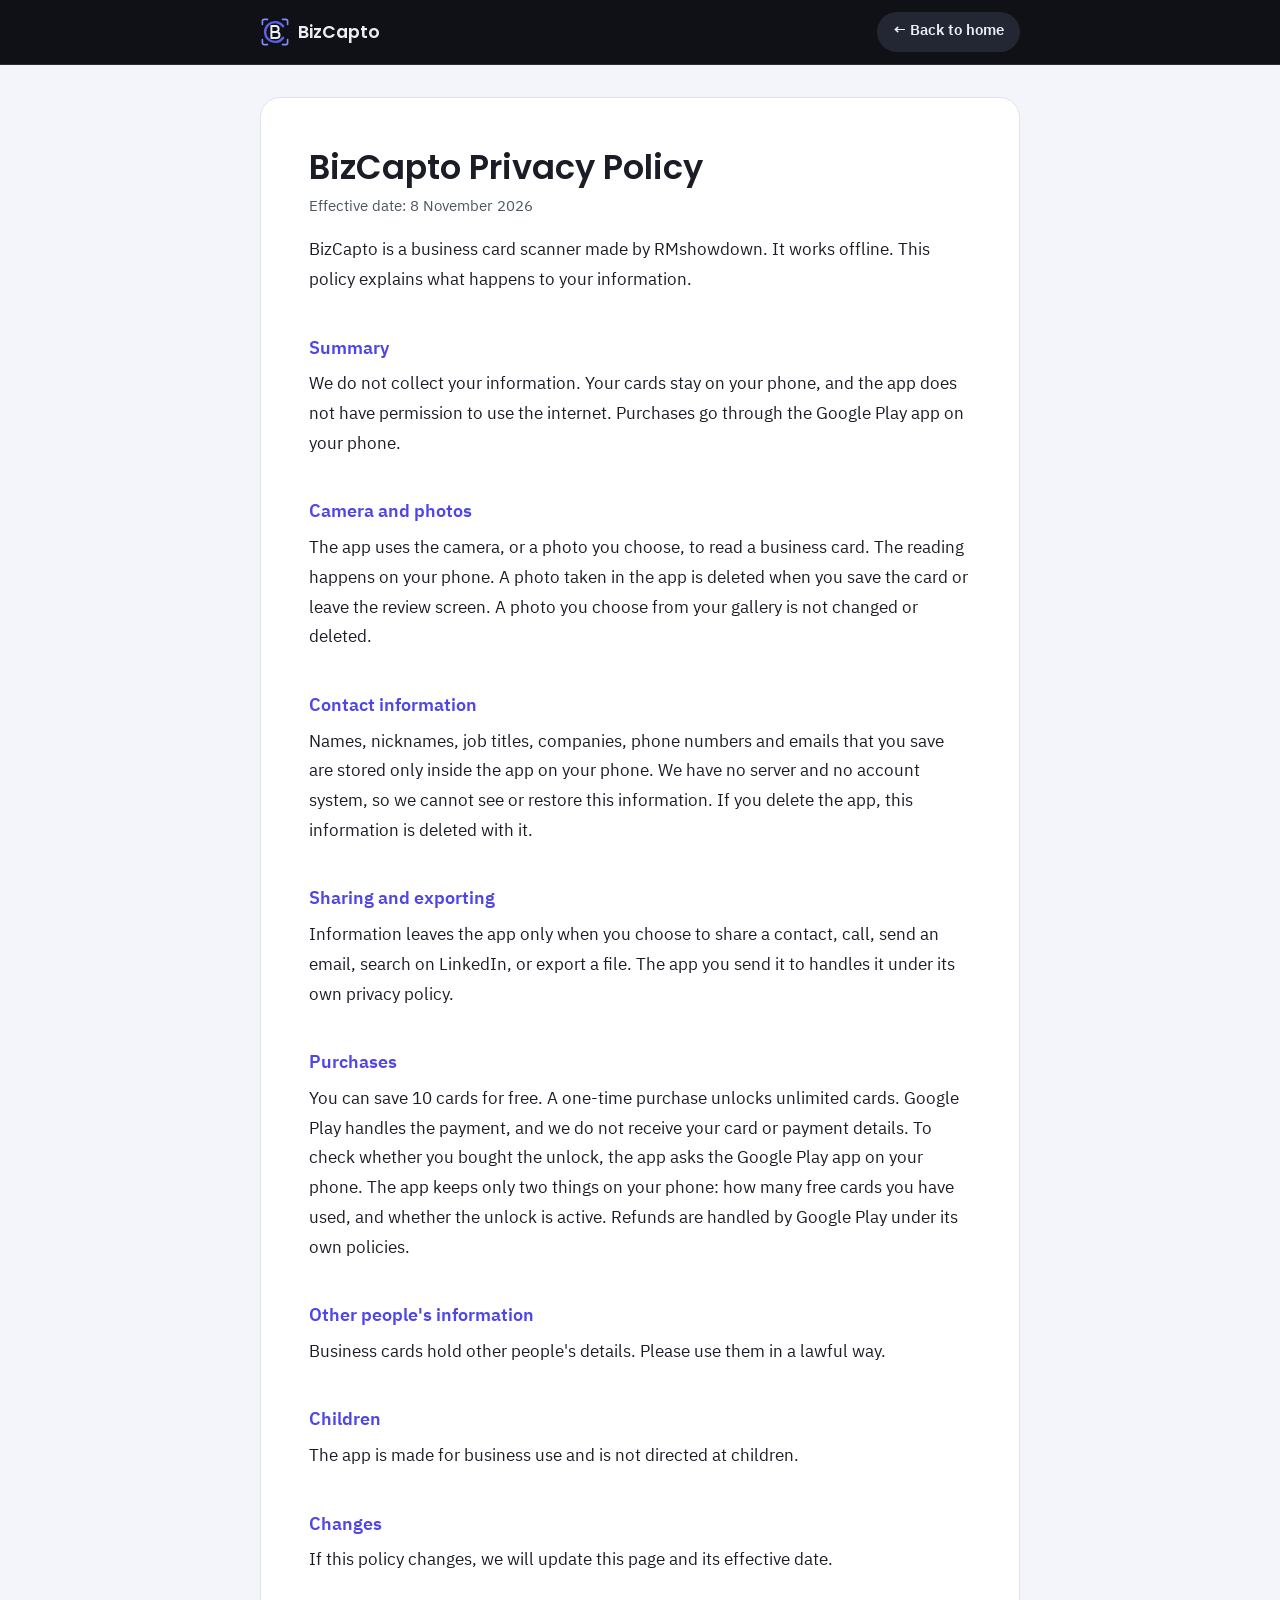
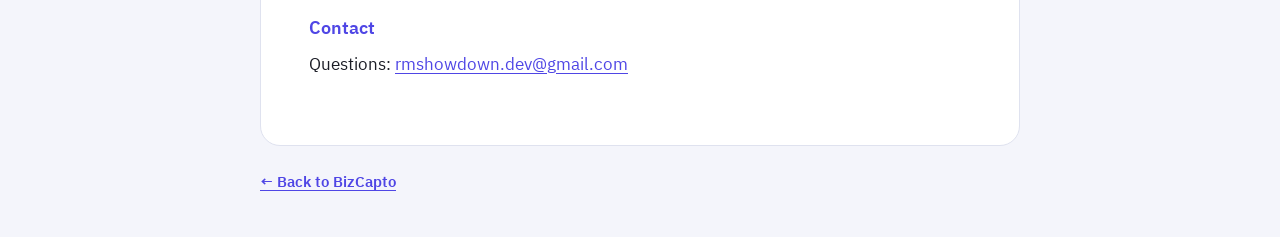
==== privacy.html @ 2418a036 "docs(privacy): describe the one-time unlock purchase Co-Authored-By: Claude Opus 5.5 <noreply@anthro" ====
<!DOCTYPE html>
<html lang="en">
<head>
<meta charset="utf-8">
<meta name="viewport" content="width=device-width, initial-scale=1">
<title>BizCapto Privacy Policy</title>
<meta name="theme-color" content="#0f1117">
<link rel="icon" href="data:image/svg+xml,%3Csvg xmlns='http://www.w3.org/2000/svg' viewBox='0 0 100 100'%3E%3Crect width='100' height='100' rx='22' fill='%230f1117'/%3E%3Cg fill='none' stroke-linecap='round' stroke-linejoin='round' transform='translate(11 11) scale(.78)'%3E%3Cpath d='M77 31A33 33 0 1 0 77 69' stroke='%235b5fea' stroke-width='8'/%3E%3Cpath d='M8 25V14a6 6 0 0 1 6-6h11M75 8h11a6 6 0 0 1 6 6v11M92 75v11a6 6 0 0 1-6 6H75M25 92H14a6 6 0 0 1-6-6V75' stroke='%23818cf8' stroke-width='5.5'/%3E%3Cpath d='M38 30v40h17a10 10 0 0 0 0-20H38m0 0h14a10 10 0 0 0 0-20H38' stroke='%23eceef5' stroke-width='6.5'/%3E%3C/g%3E%3C/svg%3E">
<link rel="preconnect" href="https://fonts.googleapis.com">
<link rel="preconnect" href="https://fonts.gstatic.com" crossorigin>
<link rel="stylesheet" href="https://fonts.googleapis.com/css2?family=IBM+Plex+Sans+Thai:wght@400;500;600&family=Poppins:wght@600&display=swap">
<style>
  /* สีตามชุด Midnight Indigo เหมือนหน้าหลัก */
  :root { --bg: #0f1117; --text: #eceef5; --muted: #a0a6b8; --indigo: #818cf8; --indigo-ink: #4f46e5; --paper: #f4f5fb; --line: #dfe2ef; --ink: #1b1d26; --ink-muted: #4b5563; }
  * { box-sizing: border-box; }
  html { scroll-behavior: smooth; }
  body { margin: 0; background: var(--paper); color: var(--ink); font: 400 1.0625rem/1.75 "IBM Plex Sans Thai", "Noto Sans Thai", "Leelawadee UI", system-ui, sans-serif; }
  a { color: var(--indigo-ink); text-underline-offset: 3px; }
  :focus-visible { outline: 3px solid #fbbf24; outline-offset: 3px; border-radius: 6px; }
  .bar { position: sticky; top: 0; z-index: 10; background: var(--bg); border-bottom: 1px solid #2a2e3b; }
  .bar-in { width: min(760px, 100% - 32px); height: 64px; margin: 0 auto; display: flex; align-items: center; justify-content: space-between; gap: 1rem; }
  .brand { display: inline-flex; align-items: center; gap: .5rem; color: var(--text); text-decoration: none; font: 600 1.1rem "Poppins", sans-serif; }
  .brand svg { width: 30px; height: 30px; flex: none; }
  .back { min-height: 40px; display: grid; place-items: center; padding: 0 1rem; border-radius: 999px; background: #232734; color: var(--text); font-size: .92rem; font-weight: 600; text-decoration: none; }
  .back:hover { background: var(--indigo); color: var(--bg); }
  main { width: min(760px, 100% - 32px); margin: 2rem auto 0; padding: clamp(1.5rem, 5vw, 3rem); background: #fff; border: 1px solid var(--line); border-radius: 20px; }
  h1 { margin: 0 0 .3rem; font: 600 clamp(1.6rem, 4vw, 2.1rem)/1.3 "Poppins", "Prompt", sans-serif; color: var(--ink); }
  h1 + p { margin-top: 0; color: var(--ink-muted); font-size: .95rem; }
  h2 { margin: 2em 0 .3em; font-size: 1.15rem; font-weight: 600; color: var(--indigo-ink); }
  p { margin: 0 0 1em; }
  footer { width: min(760px, 100% - 32px); margin: 0 auto; padding: 1.5rem 0 2.5rem; display: flex; flex-wrap: wrap; gap: .5rem 1.5rem; color: var(--ink-muted); font-size: .95rem; }
  footer a { font-weight: 600; }
</style>
</head>
<body>
<header class="bar">
  <div class="bar-in">
    <a class="brand" href="index.html" aria-label="BizCapto home">
      <svg viewBox="0 0 100 100" aria-hidden="true"><g fill="none" stroke-linecap="round" stroke-linejoin="round"><path d="M77 31A33 33 0 1 0 77 69" stroke="#5b5fea" stroke-width="8"/><path d="M8 25V14a6 6 0 0 1 6-6h11M75 8h11a6 6 0 0 1 6 6v11M92 75v11a6 6 0 0 1-6 6H75M25 92H14a6 6 0 0 1-6-6V75" stroke="#818cf8" stroke-width="5.5"/><path d="M38 30v40h17a10 10 0 0 0 0-20H38m0 0h14a10 10 0 0 0 0-20H38" stroke="#eceef5" stroke-width="6.5"/></g></svg>
      BizCapto
    </a>
    <a class="back" href="index.html">← Back to home</a>
  </div>
</header>

<main>
<h1>BizCapto Privacy Policy</h1>
<p>Effective date: 8 November 2026</p>
<p>BizCapto is a business card scanner made by RMshowdown. It works offline. This policy explains what happens to your information.</p>

<h2>Summary</h2>
<p>We do not collect your information. Your cards stay on your phone, and the app does not have permission to use the internet. Purchases go through the Google Play app on your phone.</p>

<h2>Camera and photos</h2>
<p>The app uses the camera, or a photo you choose, to read a business card. The reading happens on your phone. A photo taken in the app is deleted when you save the card or leave the review screen. A photo you choose from your gallery is not changed or deleted.</p>

<h2>Contact information</h2>
<p>Names, nicknames, job titles, companies, phone numbers and emails that you save are stored only inside the app on your phone. We have no server and no account system, so we cannot see or restore this information. If you delete the app, this information is deleted with it.</p>

<h2>Sharing and exporting</h2>
<p>Information leaves the app only when you choose to share a contact, call, send an email, search on LinkedIn, or export a file. The app you send it to handles it under its own privacy policy.</p>

<h2>Purchases</h2>
<p>You can save 10 cards for free. A one-time purchase unlocks unlimited cards. Google Play handles the payment, and we do not receive your card or payment details. To check whether you bought the unlock, the app asks the Google Play app on your phone. The app keeps only two things on your phone: how many free cards you have used, and whether the unlock is active. Refunds are handled by Google Play under its own policies.</p>

<h2>Other people's information</h2>
<p>Business cards hold other people's details. Please use them in a lawful way.</p>

<h2>Children</h2>
<p>The app is made for business use and is not directed at children.</p>

<h2>Changes</h2>
<p>If this policy changes, we will update this page and its effective date.</p>

<h2>Contact</h2>
<p>Questions: <a href="mailto:rmshowdown.dev@gmail.com">rmshowdown.dev@gmail.com</a></p>

</main>

<footer>
  <a href="index.html">← Back to BizCapto</a>
</footer>
</body>
</html>
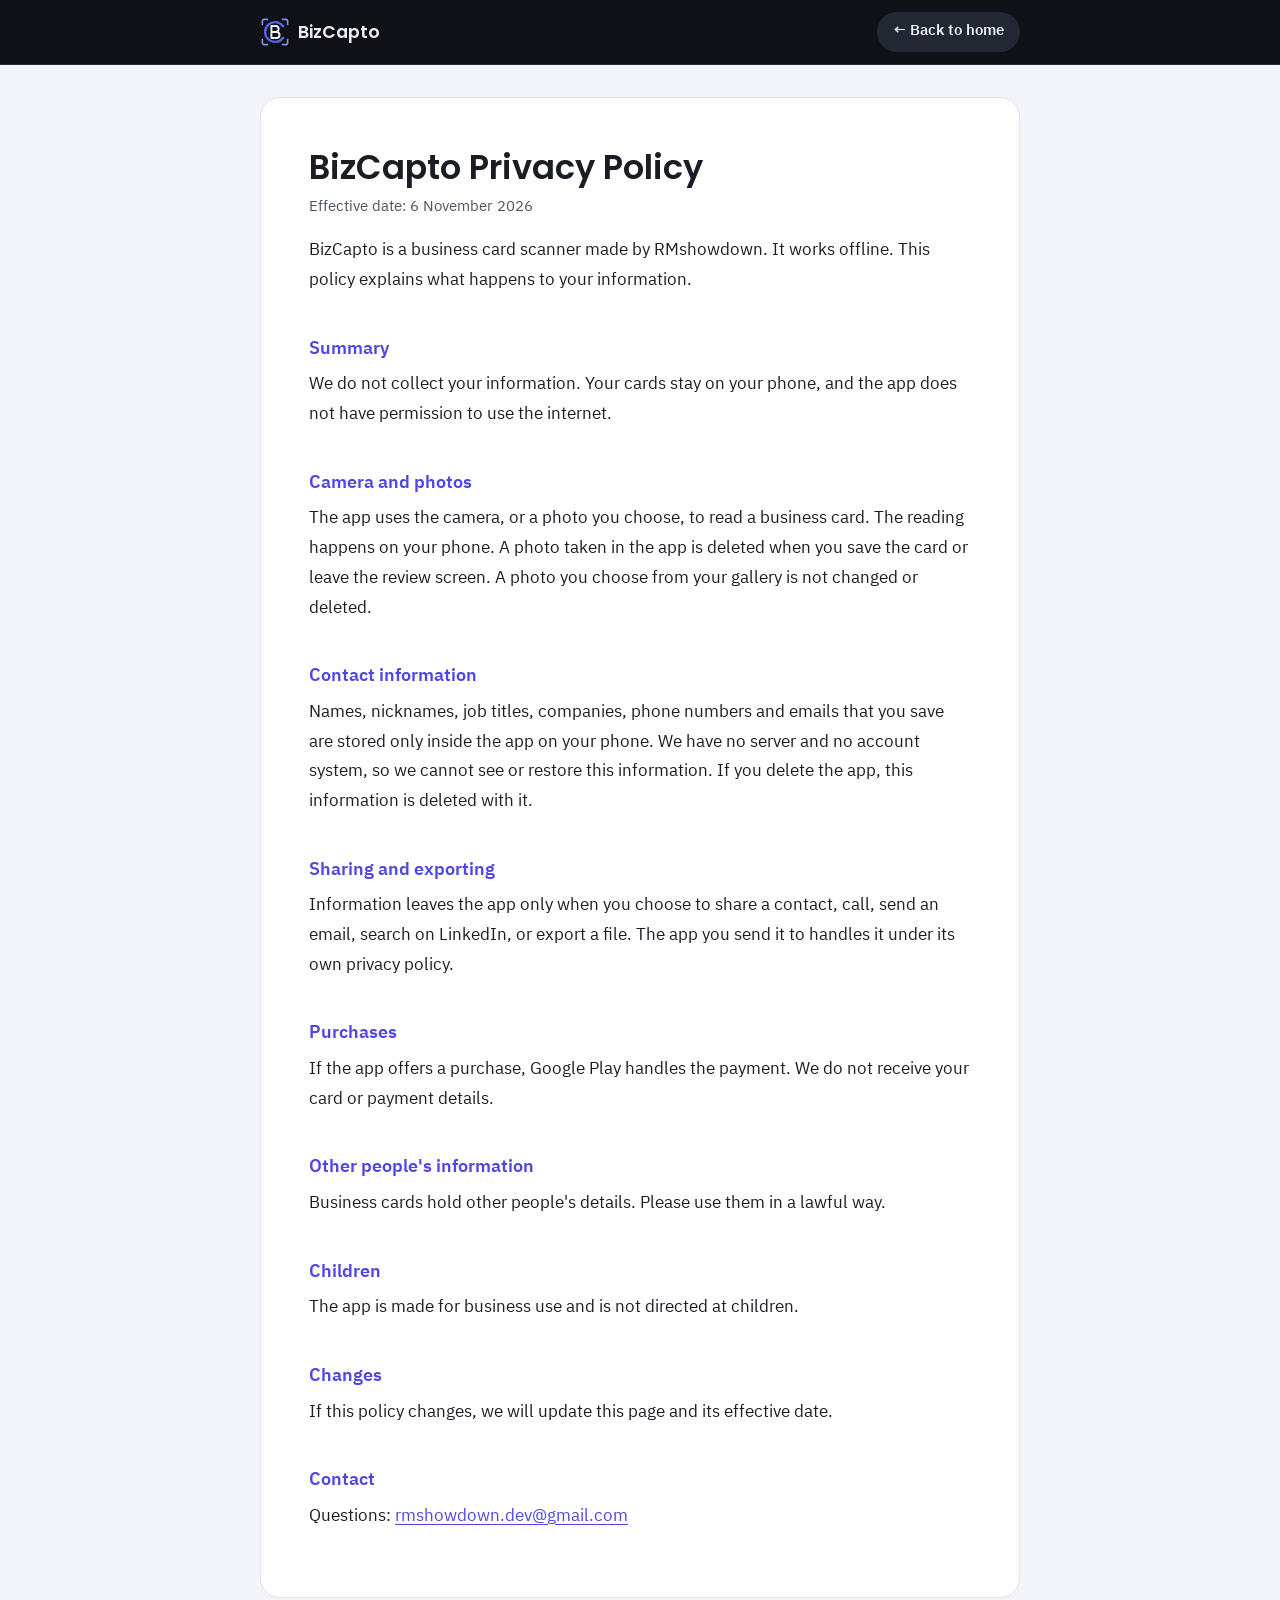
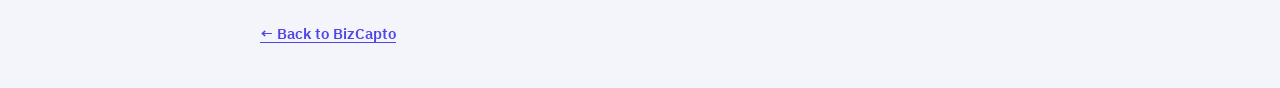
==== commit aacb2053: "feat(seo): add search title, app structured data and sitemap - Title "BizCapto: Offline Business Car" ====
--- a/privacy.html
+++ b/privacy.html
@@ -4,6 +4,8 @@
 <meta charset="utf-8">
 <meta name="viewport" content="width=device-width, initial-scale=1">
 <title>BizCapto Privacy Policy</title>
+<meta name="description" content="How BizCapto, the offline business card scanner, handles your information. Your cards stay on your phone.">
+<link rel="canonical" href="https://b1ackmonday.github.io/bizcapto-landing-page/privacy.html">
 <meta name="theme-color" content="#0f1117">
 <link rel="icon" href="data:image/svg+xml,%3Csvg xmlns='http://www.w3.org/2000/svg' viewBox='0 0 100 100'%3E%3Crect width='100' height='100' rx='22' fill='%230f1117'/%3E%3Cg fill='none' stroke-linecap='round' stroke-linejoin='round' transform='translate(11 11) scale(.78)'%3E%3Cpath d='M77 31A33 33 0 1 0 77 69' stroke='%235b5fea' stroke-width='8'/%3E%3Cpath d='M8 25V14a6 6 0 0 1 6-6h11M75 8h11a6 6 0 0 1 6 6v11M92 75v11a6 6 0 0 1-6 6H75M25 92H14a6 6 0 0 1-6-6V75' stroke='%23818cf8' stroke-width='5.5'/%3E%3Cpath d='M38 30v40h17a10 10 0 0 0 0-20H38m0 0h14a10 10 0 0 0 0-20H38' stroke='%23eceef5' stroke-width='6.5'/%3E%3C/g%3E%3C/svg%3E">
 <link rel="preconnect" href="https://fonts.googleapis.com">
@@ -45,11 +47,11 @@
 
 <main>
 <h1>BizCapto Privacy Policy</h1>
-<p>Effective date: 8 November 2026</p>
+<p>Effective date: 6 November 2026</p>
 <p>BizCapto is a business card scanner made by RMshowdown. It works offline. This policy explains what happens to your information.</p>
 
 <h2>Summary</h2>
-<p>We do not collect your information. Your cards stay on your phone, and the app does not have permission to use the internet. Purchases go through the Google Play app on your phone.</p>
+<p>We do not collect your information. Your cards stay on your phone, and the app does not have permission to use the internet.</p>
 
 <h2>Camera and photos</h2>
 <p>The app uses the camera, or a photo you choose, to read a business card. The reading happens on your phone. A photo taken in the app is deleted when you save the card or leave the review screen. A photo you choose from your gallery is not changed or deleted.</p>
@@ -61,7 +63,7 @@
 <p>Information leaves the app only when you choose to share a contact, call, send an email, search on LinkedIn, or export a file. The app you send it to handles it under its own privacy policy.</p>
 
 <h2>Purchases</h2>
-<p>You can save 10 cards for free. A one-time purchase unlocks unlimited cards. Google Play handles the payment, and we do not receive your card or payment details. To check whether you bought the unlock, the app asks the Google Play app on your phone. The app keeps only two things on your phone: how many free cards you have used, and whether the unlock is active. Refunds are handled by Google Play under its own policies.</p>
+<p>If the app offers a purchase, Google Play handles the payment. We do not receive your card or payment details.</p>
 
 <h2>Other people's information</h2>
 <p>Business cards hold other people's details. Please use them in a lawful way.</p>
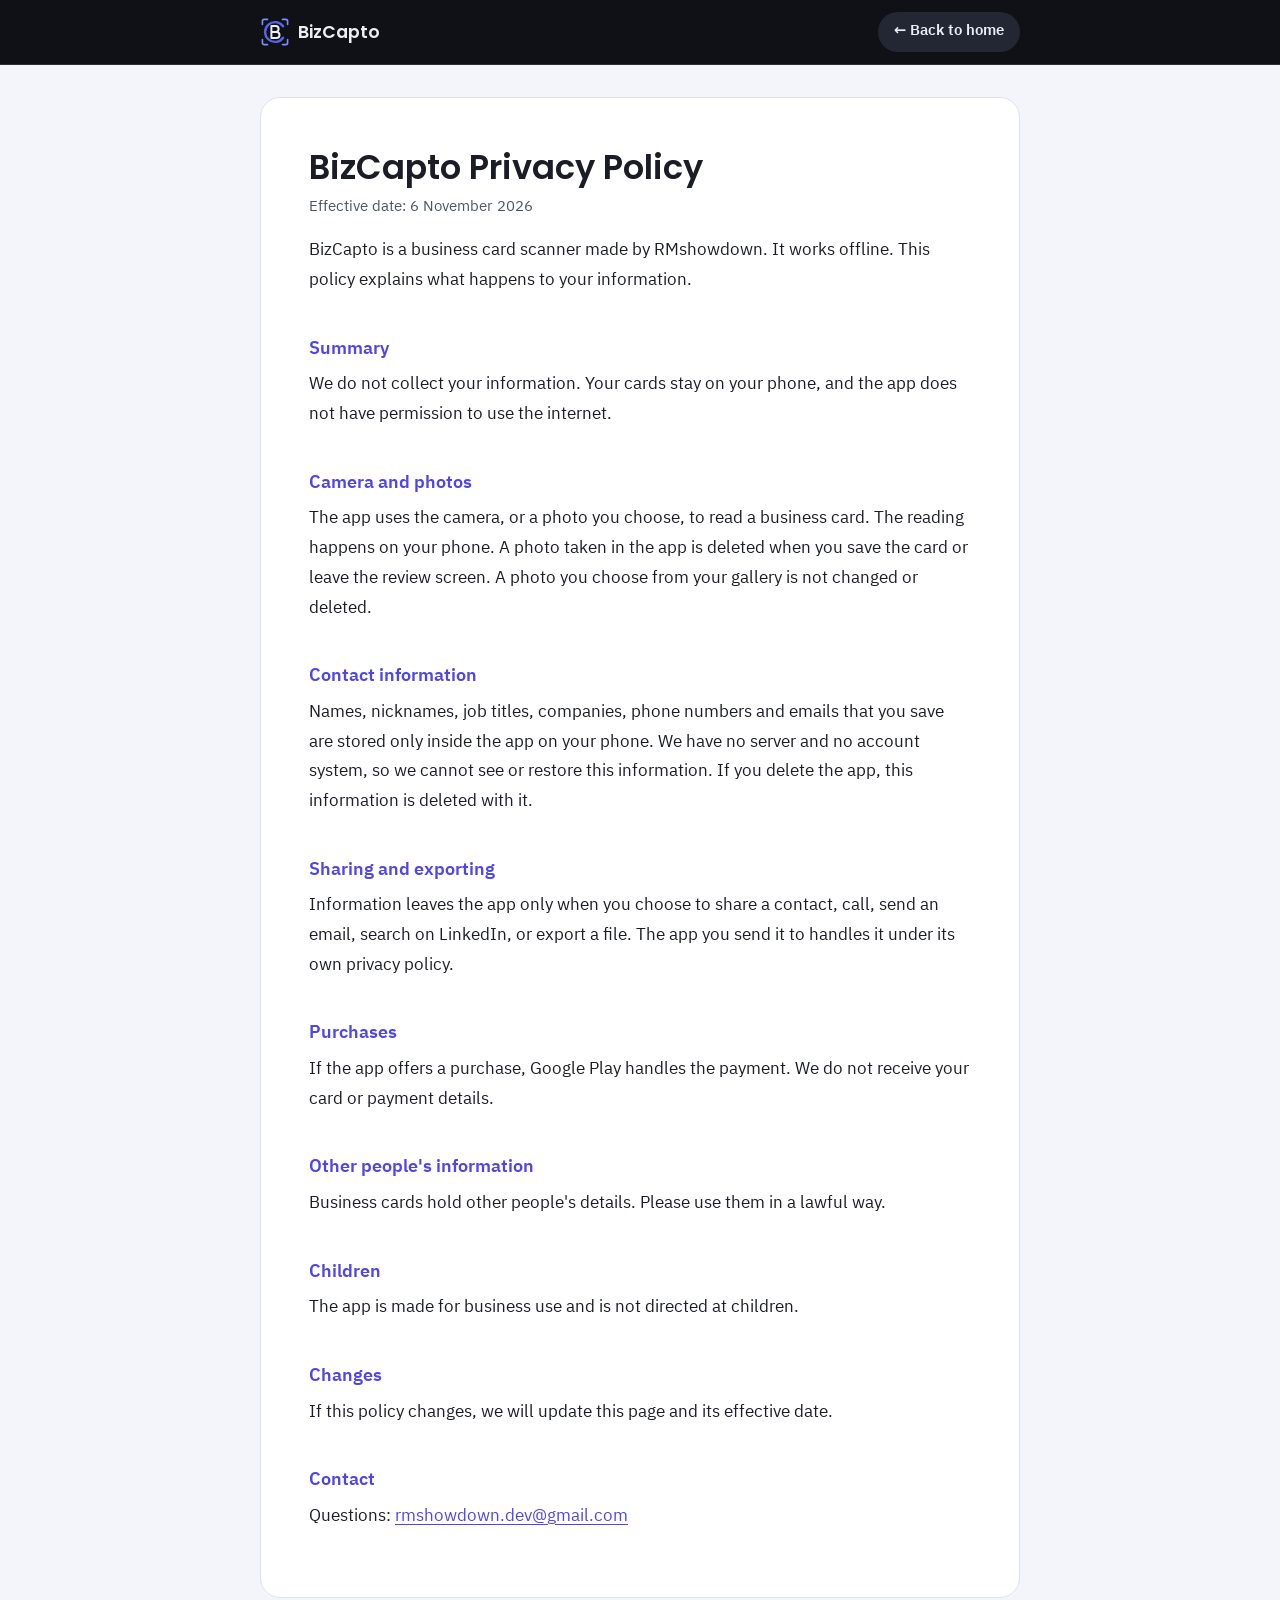
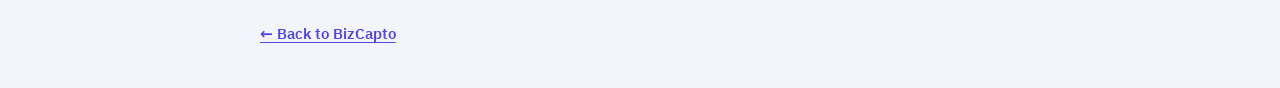
==== commit 9c8b0863: "fix(website): host fonts locally, honour reduced motion, pause the card belt" ====
--- a/privacy.html
+++ b/privacy.html
@@ -8,9 +8,7 @@
 <link rel="canonical" href="https://b1ackmonday.github.io/bizcapto-landing-page/privacy.html">
 <meta name="theme-color" content="#0f1117">
 <link rel="icon" href="data:image/svg+xml,%3Csvg xmlns='http://www.w3.org/2000/svg' viewBox='0 0 100 100'%3E%3Crect width='100' height='100' rx='22' fill='%230f1117'/%3E%3Cg fill='none' stroke-linecap='round' stroke-linejoin='round' transform='translate(11 11) scale(.78)'%3E%3Cpath d='M77 31A33 33 0 1 0 77 69' stroke='%235b5fea' stroke-width='8'/%3E%3Cpath d='M8 25V14a6 6 0 0 1 6-6h11M75 8h11a6 6 0 0 1 6 6v11M92 75v11a6 6 0 0 1-6 6H75M25 92H14a6 6 0 0 1-6-6V75' stroke='%23818cf8' stroke-width='5.5'/%3E%3Cpath d='M38 30v40h17a10 10 0 0 0 0-20H38m0 0h14a10 10 0 0 0 0-20H38' stroke='%23eceef5' stroke-width='6.5'/%3E%3C/g%3E%3C/svg%3E">
-<link rel="preconnect" href="https://fonts.googleapis.com">
-<link rel="preconnect" href="https://fonts.gstatic.com" crossorigin>
-<link rel="stylesheet" href="https://fonts.googleapis.com/css2?family=IBM+Plex+Sans+Thai:wght@400;500;600&family=Poppins:wght@600&display=swap">
+<link rel="stylesheet" href="fonts/fonts.css">
 <style>
   /* สีตามชุด Midnight Indigo เหมือนหน้าหลัก */
   :root { --bg: #0f1117; --text: #eceef5; --muted: #a0a6b8; --indigo: #818cf8; --indigo-ink: #4f46e5; --paper: #f4f5fb; --line: #dfe2ef; --ink: #1b1d26; --ink-muted: #4b5563; }
--- a/fonts/fonts.css
+++ b/fonts/fonts.css
@@ -0,0 +1,192 @@
+/* Fonts hosted on this site, so loading a page sends no request to Google.
+   Files are Google Fonts' full Thai and Latin subsets (SIL Open Font License 1.1). */
+
+/* IBM Plex Sans Thai 400 · thai */
+@font-face {
+  font-family: 'IBM Plex Sans Thai';
+  font-style: normal;
+  font-weight: 400;
+  font-display: swap;
+  src: url(ibm-plex-sans-thai-400-thai.woff2) format('woff2');
+  unicode-range: U+02D7, U+0303, U+0331, U+0E01-0E5B, U+200C-200D, U+25CC;
+}
+/* IBM Plex Sans Thai 400 · latin-ext */
+@font-face {
+  font-family: 'IBM Plex Sans Thai';
+  font-style: normal;
+  font-weight: 400;
+  font-display: swap;
+  src: url(ibm-plex-sans-thai-400-latin-ext.woff2) format('woff2');
+  unicode-range: U+0100-02BA, U+02BD-02C5, U+02C7-02CC, U+02CE-02D7, U+02DD-02FF, U+0304, U+0308, U+0329, U+1D00-1DBF, U+1E00-1E9F, U+1EF2-1EFF, U+2020, U+20A0-20AB, U+20AD-20C4, U+2113, U+2C60-2C7F, U+A720-A7FF;
+}
+/* IBM Plex Sans Thai 400 · latin */
+@font-face {
+  font-family: 'IBM Plex Sans Thai';
+  font-style: normal;
+  font-weight: 400;
+  font-display: swap;
+  src: url(ibm-plex-sans-thai-400-latin.woff2) format('woff2');
+  unicode-range: U+0000-00FF, U+0131, U+0152-0153, U+02BB-02BC, U+02C6, U+02DA, U+02DC, U+0304, U+0308, U+0329, U+2000-206F, U+20AC, U+2122, U+2191, U+2193, U+2212, U+2215, U+FEFF, U+FFFD;
+}
+/* IBM Plex Sans Thai 500 · thai */
+@font-face {
+  font-family: 'IBM Plex Sans Thai';
+  font-style: normal;
+  font-weight: 500;
+  font-display: swap;
+  src: url(ibm-plex-sans-thai-500-thai.woff2) format('woff2');
+  unicode-range: U+02D7, U+0303, U+0331, U+0E01-0E5B, U+200C-200D, U+25CC;
+}
+/* IBM Plex Sans Thai 500 · latin-ext */
+@font-face {
+  font-family: 'IBM Plex Sans Thai';
+  font-style: normal;
+  font-weight: 500;
+  font-display: swap;
+  src: url(ibm-plex-sans-thai-500-latin-ext.woff2) format('woff2');
+  unicode-range: U+0100-02BA, U+02BD-02C5, U+02C7-02CC, U+02CE-02D7, U+02DD-02FF, U+0304, U+0308, U+0329, U+1D00-1DBF, U+1E00-1E9F, U+1EF2-1EFF, U+2020, U+20A0-20AB, U+20AD-20C4, U+2113, U+2C60-2C7F, U+A720-A7FF;
+}
+/* IBM Plex Sans Thai 500 · latin */
+@font-face {
+  font-family: 'IBM Plex Sans Thai';
+  font-style: normal;
+  font-weight: 500;
+  font-display: swap;
+  src: url(ibm-plex-sans-thai-500-latin.woff2) format('woff2');
+  unicode-range: U+0000-00FF, U+0131, U+0152-0153, U+02BB-02BC, U+02C6, U+02DA, U+02DC, U+0304, U+0308, U+0329, U+2000-206F, U+20AC, U+2122, U+2191, U+2193, U+2212, U+2215, U+FEFF, U+FFFD;
+}
+/* IBM Plex Sans Thai 600 · thai */
+@font-face {
+  font-family: 'IBM Plex Sans Thai';
+  font-style: normal;
+  font-weight: 600;
+  font-display: swap;
+  src: url(ibm-plex-sans-thai-600-thai.woff2) format('woff2');
+  unicode-range: U+02D7, U+0303, U+0331, U+0E01-0E5B, U+200C-200D, U+25CC;
+}
+/* IBM Plex Sans Thai 600 · latin-ext */
+@font-face {
+  font-family: 'IBM Plex Sans Thai';
+  font-style: normal;
+  font-weight: 600;
+  font-display: swap;
+  src: url(ibm-plex-sans-thai-600-latin-ext.woff2) format('woff2');
+  unicode-range: U+0100-02BA, U+02BD-02C5, U+02C7-02CC, U+02CE-02D7, U+02DD-02FF, U+0304, U+0308, U+0329, U+1D00-1DBF, U+1E00-1E9F, U+1EF2-1EFF, U+2020, U+20A0-20AB, U+20AD-20C4, U+2113, U+2C60-2C7F, U+A720-A7FF;
+}
+/* IBM Plex Sans Thai 600 · latin */
+@font-face {
+  font-family: 'IBM Plex Sans Thai';
+  font-style: normal;
+  font-weight: 600;
+  font-display: swap;
+  src: url(ibm-plex-sans-thai-600-latin.woff2) format('woff2');
+  unicode-range: U+0000-00FF, U+0131, U+0152-0153, U+02BB-02BC, U+02C6, U+02DA, U+02DC, U+0304, U+0308, U+0329, U+2000-206F, U+20AC, U+2122, U+2191, U+2193, U+2212, U+2215, U+FEFF, U+FFFD;
+}
+/* Poppins 500 · latin-ext */
+@font-face {
+  font-family: 'Poppins';
+  font-style: normal;
+  font-weight: 500;
+  font-display: swap;
+  src: url(poppins-500-latin-ext.woff2) format('woff2');
+  unicode-range: U+0100-02BA, U+02BD-02C5, U+02C7-02CC, U+02CE-02D7, U+02DD-02FF, U+0304, U+0308, U+0329, U+1D00-1DBF, U+1E00-1E9F, U+1EF2-1EFF, U+2020, U+20A0-20AB, U+20AD-20C4, U+2113, U+2C60-2C7F, U+A720-A7FF;
+}
+/* Poppins 500 · latin */
+@font-face {
+  font-family: 'Poppins';
+  font-style: normal;
+  font-weight: 500;
+  font-display: swap;
+  src: url(poppins-500-latin.woff2) format('woff2');
+  unicode-range: U+0000-00FF, U+0131, U+0152-0153, U+02BB-02BC, U+02C6, U+02DA, U+02DC, U+0304, U+0308, U+0329, U+2000-206F, U+20AC, U+2122, U+2191, U+2193, U+2212, U+2215, U+FEFF, U+FFFD;
+}
+/* Poppins 600 · latin-ext */
+@font-face {
+  font-family: 'Poppins';
+  font-style: normal;
+  font-weight: 600;
+  font-display: swap;
+  src: url(poppins-600-latin-ext.woff2) format('woff2');
+  unicode-range: U+0100-02BA, U+02BD-02C5, U+02C7-02CC, U+02CE-02D7, U+02DD-02FF, U+0304, U+0308, U+0329, U+1D00-1DBF, U+1E00-1E9F, U+1EF2-1EFF, U+2020, U+20A0-20AB, U+20AD-20C4, U+2113, U+2C60-2C7F, U+A720-A7FF;
+}
+/* Poppins 600 · latin */
+@font-face {
+  font-family: 'Poppins';
+  font-style: normal;
+  font-weight: 600;
+  font-display: swap;
+  src: url(poppins-600-latin.woff2) format('woff2');
+  unicode-range: U+0000-00FF, U+0131, U+0152-0153, U+02BB-02BC, U+02C6, U+02DA, U+02DC, U+0304, U+0308, U+0329, U+2000-206F, U+20AC, U+2122, U+2191, U+2193, U+2212, U+2215, U+FEFF, U+FFFD;
+}
+/* Prompt 500 · thai */
+@font-face {
+  font-family: 'Prompt';
+  font-style: normal;
+  font-weight: 500;
+  font-display: swap;
+  src: url(prompt-500-thai.woff2) format('woff2');
+  unicode-range: U+02D7, U+0303, U+0331, U+0E01-0E5B, U+200C-200D, U+25CC;
+}
+/* Prompt 500 · vietnamese */
+@font-face {
+  font-family: 'Prompt';
+  font-style: normal;
+  font-weight: 500;
+  font-display: swap;
+  src: url(prompt-500-vietnamese.woff2) format('woff2');
+  unicode-range: U+0102-0103, U+0110-0111, U+0128-0129, U+0168-0169, U+01A0-01A1, U+01AF-01B0, U+0300-0301, U+0303-0304, U+0308-0309, U+0323, U+0329, U+1EA0-1EF9, U+20AB;
+}
+/* Prompt 500 · latin-ext */
+@font-face {
+  font-family: 'Prompt';
+  font-style: normal;
+  font-weight: 500;
+  font-display: swap;
+  src: url(prompt-500-latin-ext.woff2) format('woff2');
+  unicode-range: U+0100-02BA, U+02BD-02C5, U+02C7-02CC, U+02CE-02D7, U+02DD-02FF, U+0304, U+0308, U+0329, U+1D00-1DBF, U+1E00-1E9F, U+1EF2-1EFF, U+2020, U+20A0-20AB, U+20AD-20C4, U+2113, U+2C60-2C7F, U+A720-A7FF;
+}
+/* Prompt 500 · latin */
+@font-face {
+  font-family: 'Prompt';
+  font-style: normal;
+  font-weight: 500;
+  font-display: swap;
+  src: url(prompt-500-latin.woff2) format('woff2');
+  unicode-range: U+0000-00FF, U+0131, U+0152-0153, U+02BB-02BC, U+02C6, U+02DA, U+02DC, U+0304, U+0308, U+0329, U+2000-206F, U+20AC, U+2122, U+2191, U+2193, U+2212, U+2215, U+FEFF, U+FFFD;
+}
+/* Prompt 600 · thai */
+@font-face {
+  font-family: 'Prompt';
+  font-style: normal;
+  font-weight: 600;
+  font-display: swap;
+  src: url(prompt-600-thai.woff2) format('woff2');
+  unicode-range: U+02D7, U+0303, U+0331, U+0E01-0E5B, U+200C-200D, U+25CC;
+}
+/* Prompt 600 · vietnamese */
+@font-face {
+  font-family: 'Prompt';
+  font-style: normal;
+  font-weight: 600;
+  font-display: swap;
+  src: url(prompt-600-vietnamese.woff2) format('woff2');
+  unicode-range: U+0102-0103, U+0110-0111, U+0128-0129, U+0168-0169, U+01A0-01A1, U+01AF-01B0, U+0300-0301, U+0303-0304, U+0308-0309, U+0323, U+0329, U+1EA0-1EF9, U+20AB;
+}
+/* Prompt 600 · latin-ext */
+@font-face {
+  font-family: 'Prompt';
+  font-style: normal;
+  font-weight: 600;
+  font-display: swap;
+  src: url(prompt-600-latin-ext.woff2) format('woff2');
+  unicode-range: U+0100-02BA, U+02BD-02C5, U+02C7-02CC, U+02CE-02D7, U+02DD-02FF, U+0304, U+0308, U+0329, U+1D00-1DBF, U+1E00-1E9F, U+1EF2-1EFF, U+2020, U+20A0-20AB, U+20AD-20C4, U+2113, U+2C60-2C7F, U+A720-A7FF;
+}
+/* Prompt 600 · latin */
+@font-face {
+  font-family: 'Prompt';
+  font-style: normal;
+  font-weight: 600;
+  font-display: swap;
+  src: url(prompt-600-latin.woff2) format('woff2');
+  unicode-range: U+0000-00FF, U+0131, U+0152-0153, U+02BB-02BC, U+02C6, U+02DA, U+02DC, U+0304, U+0308, U+0329, U+2000-206F, U+20AC, U+2122, U+2191, U+2193, U+2212, U+2215, U+FEFF, U+FFFD;
+}
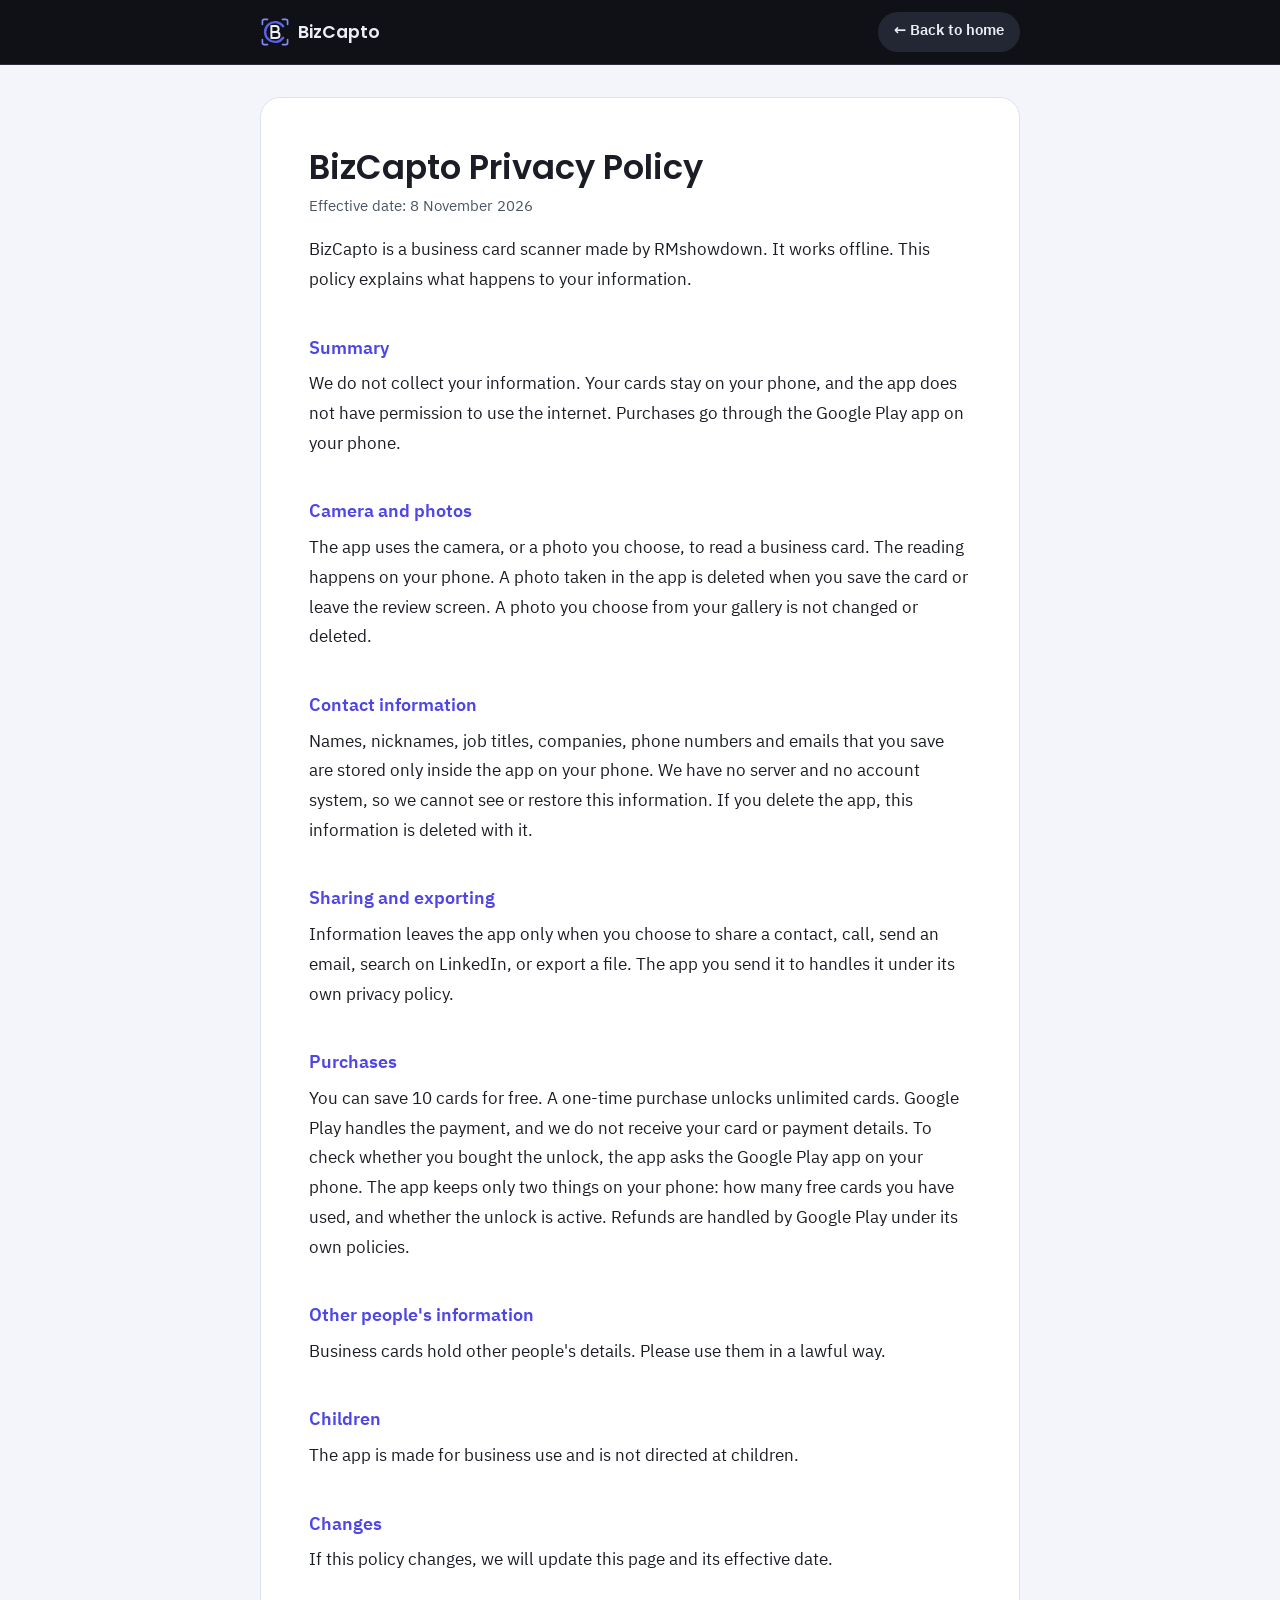
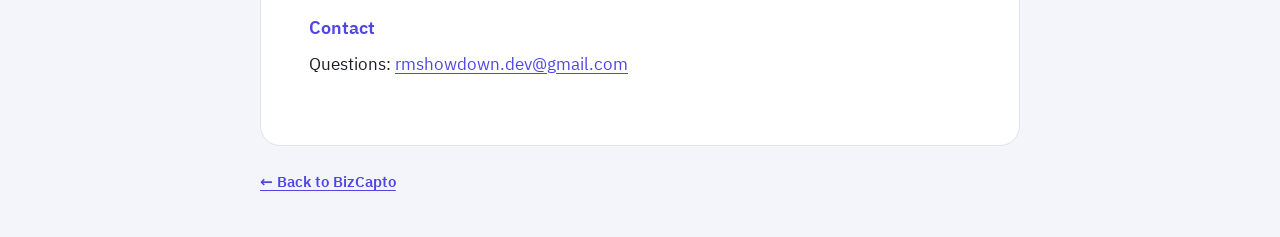
==== commit 2e55e08a: "Merge 2418a036c99a56799f2730887e63acf6dc6f69ef into 7a92e5a06a345783407a2a331d4bb7ea8081b572" ====
--- a/privacy.html
+++ b/privacy.html
@@ -45,11 +45,11 @@
 
 <main>
 <h1>BizCapto Privacy Policy</h1>
-<p>Effective date: 6 November 2026</p>
+<p>Effective date: 8 November 2026</p>
 <p>BizCapto is a business card scanner made by RMshowdown. It works offline. This policy explains what happens to your information.</p>
 
 <h2>Summary</h2>
-<p>We do not collect your information. Your cards stay on your phone, and the app does not have permission to use the internet.</p>
+<p>We do not collect your information. Your cards stay on your phone, and the app does not have permission to use the internet. Purchases go through the Google Play app on your phone.</p>
 
 <h2>Camera and photos</h2>
 <p>The app uses the camera, or a photo you choose, to read a business card. The reading happens on your phone. A photo taken in the app is deleted when you save the card or leave the review screen. A photo you choose from your gallery is not changed or deleted.</p>
@@ -61,7 +61,7 @@
 <p>Information leaves the app only when you choose to share a contact, call, send an email, search on LinkedIn, or export a file. The app you send it to handles it under its own privacy policy.</p>
 
 <h2>Purchases</h2>
-<p>If the app offers a purchase, Google Play handles the payment. We do not receive your card or payment details.</p>
+<p>You can save 10 cards for free. A one-time purchase unlocks unlimited cards. Google Play handles the payment, and we do not receive your card or payment details. To check whether you bought the unlock, the app asks the Google Play app on your phone. The app keeps only two things on your phone: how many free cards you have used, and whether the unlock is active. Refunds are handled by Google Play under its own policies.</p>
 
 <h2>Other people's information</h2>
 <p>Business cards hold other people's details. Please use them in a lawful way.</p>
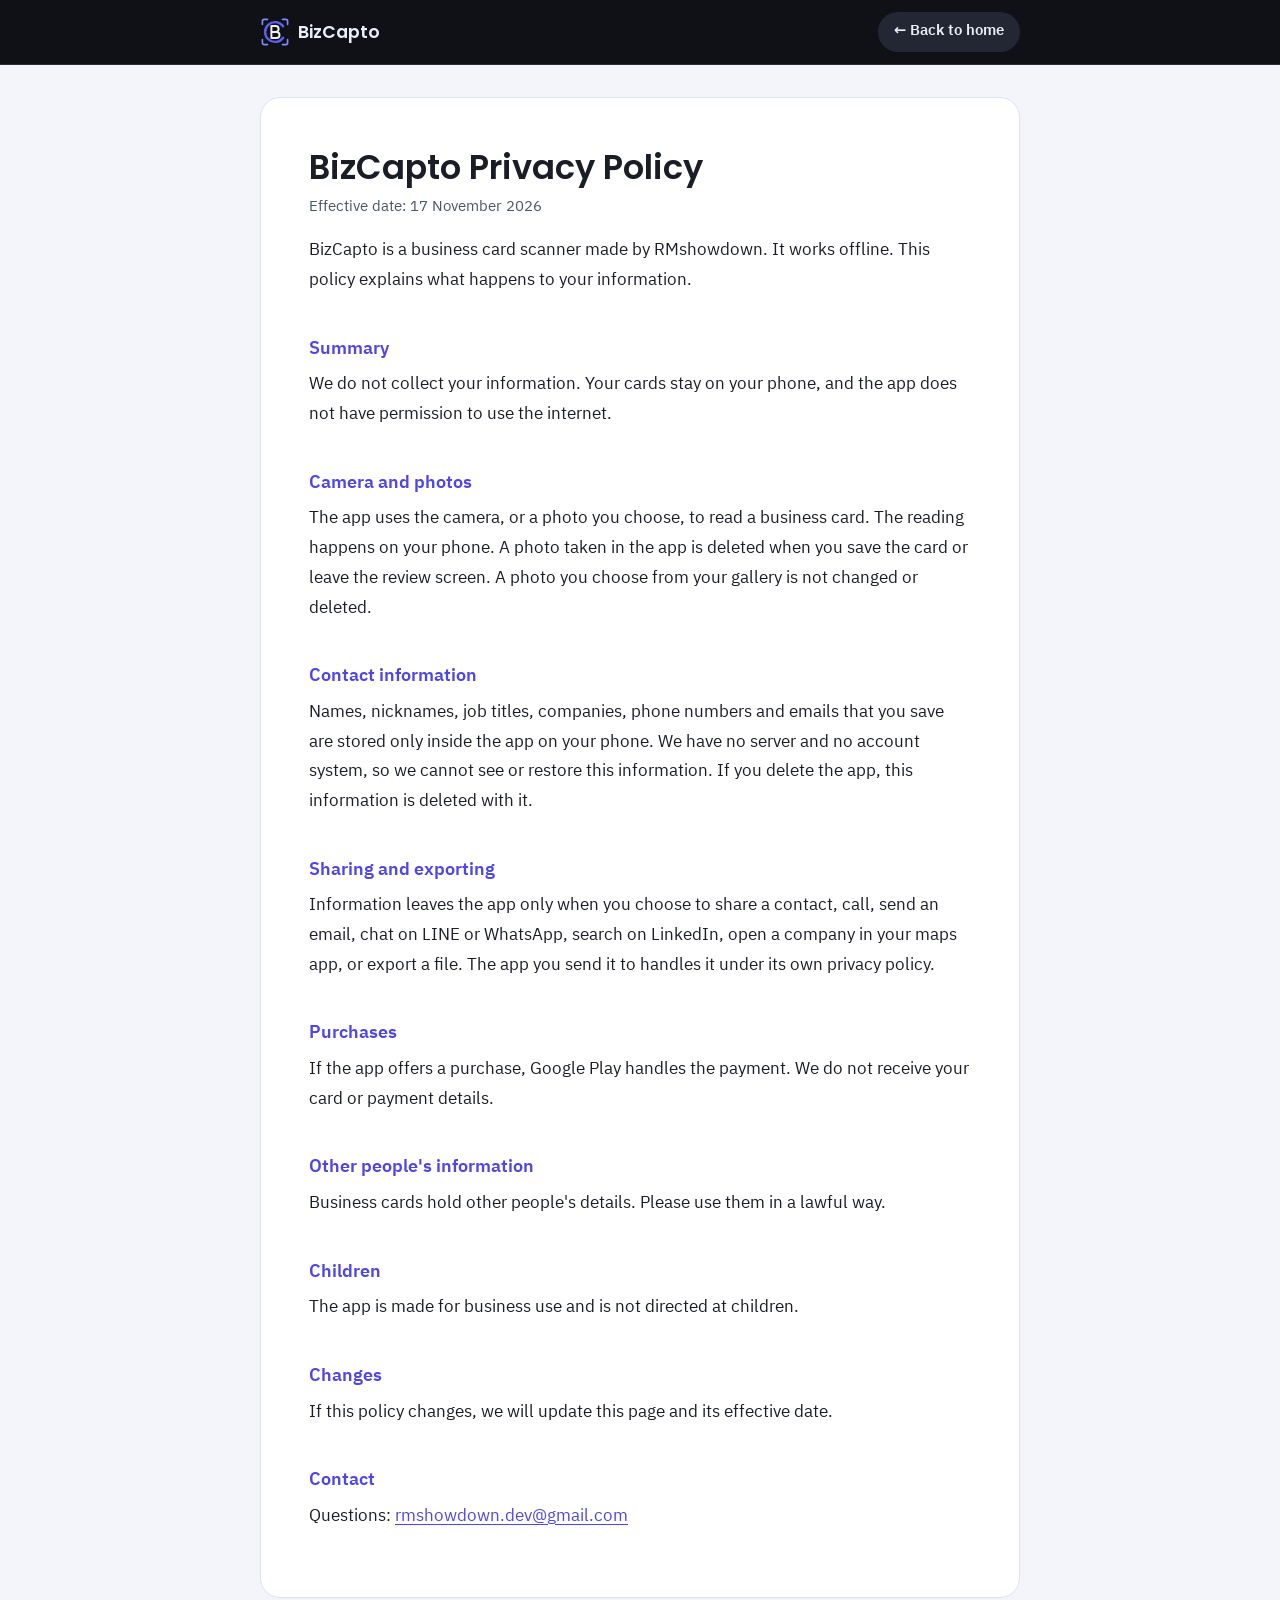
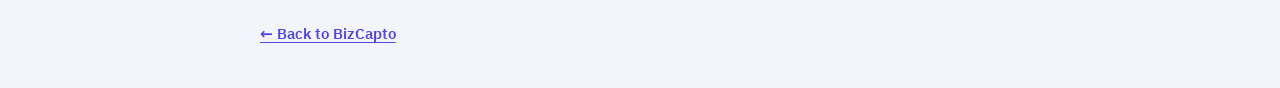
==== commit 8f4611f5: "docs(privacy): mention LINE, WhatsApp and maps in sharing" ====
--- a/privacy.html
+++ b/privacy.html
@@ -45,11 +45,11 @@
 
 <main>
 <h1>BizCapto Privacy Policy</h1>
-<p>Effective date: 8 November 2026</p>
+<p>Effective date: 17 November 2026</p>
 <p>BizCapto is a business card scanner made by RMshowdown. It works offline. This policy explains what happens to your information.</p>
 
 <h2>Summary</h2>
-<p>We do not collect your information. Your cards stay on your phone, and the app does not have permission to use the internet. Purchases go through the Google Play app on your phone.</p>
+<p>We do not collect your information. Your cards stay on your phone, and the app does not have permission to use the internet.</p>
 
 <h2>Camera and photos</h2>
 <p>The app uses the camera, or a photo you choose, to read a business card. The reading happens on your phone. A photo taken in the app is deleted when you save the card or leave the review screen. A photo you choose from your gallery is not changed or deleted.</p>
@@ -58,10 +58,10 @@
 <p>Names, nicknames, job titles, companies, phone numbers and emails that you save are stored only inside the app on your phone. We have no server and no account system, so we cannot see or restore this information. If you delete the app, this information is deleted with it.</p>
 
 <h2>Sharing and exporting</h2>
-<p>Information leaves the app only when you choose to share a contact, call, send an email, search on LinkedIn, or export a file. The app you send it to handles it under its own privacy policy.</p>
+<p>Information leaves the app only when you choose to share a contact, call, send an email, chat on LINE or WhatsApp, search on LinkedIn, open a company in your maps app, or export a file. The app you send it to handles it under its own privacy policy.</p>
 
 <h2>Purchases</h2>
-<p>You can save 10 cards for free. A one-time purchase unlocks unlimited cards. Google Play handles the payment, and we do not receive your card or payment details. To check whether you bought the unlock, the app asks the Google Play app on your phone. The app keeps only two things on your phone: how many free cards you have used, and whether the unlock is active. Refunds are handled by Google Play under its own policies.</p>
+<p>If the app offers a purchase, Google Play handles the payment. We do not receive your card or payment details.</p>
 
 <h2>Other people's information</h2>
 <p>Business cards hold other people's details. Please use them in a lawful way.</p>
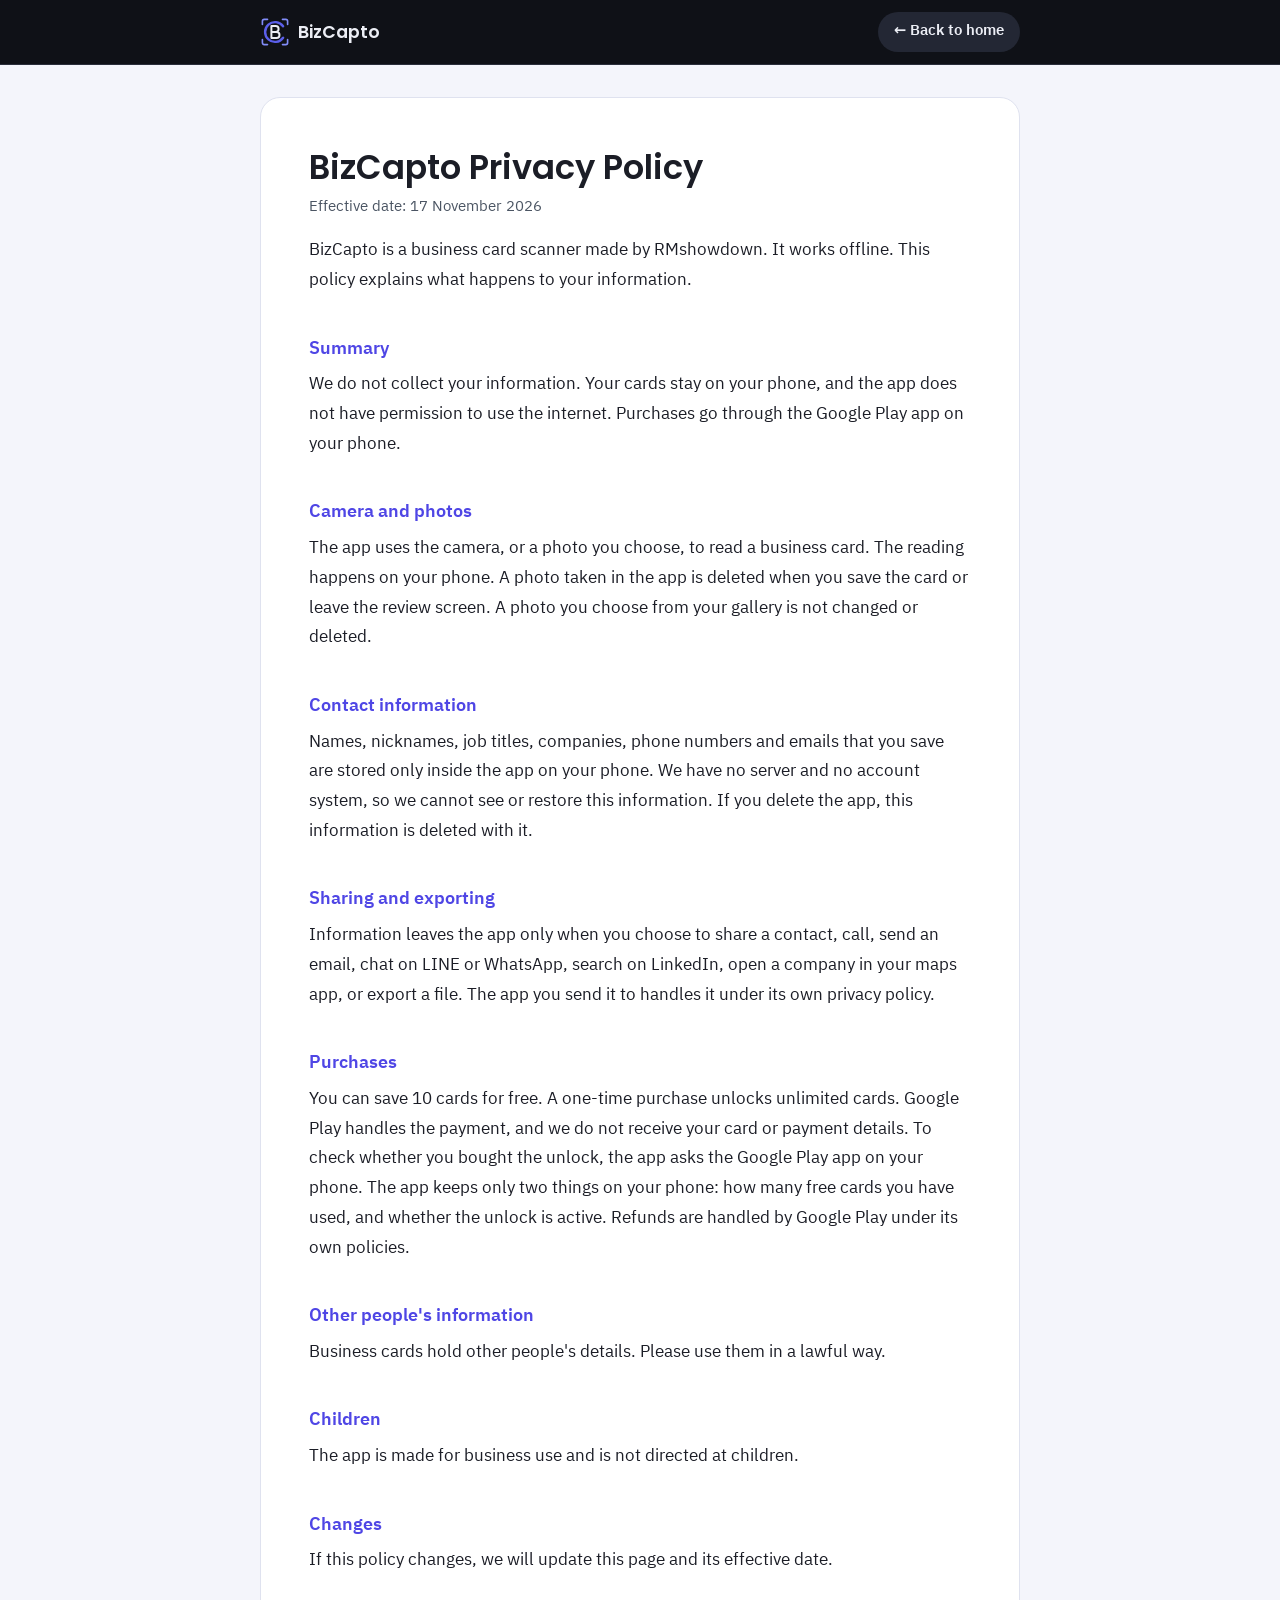
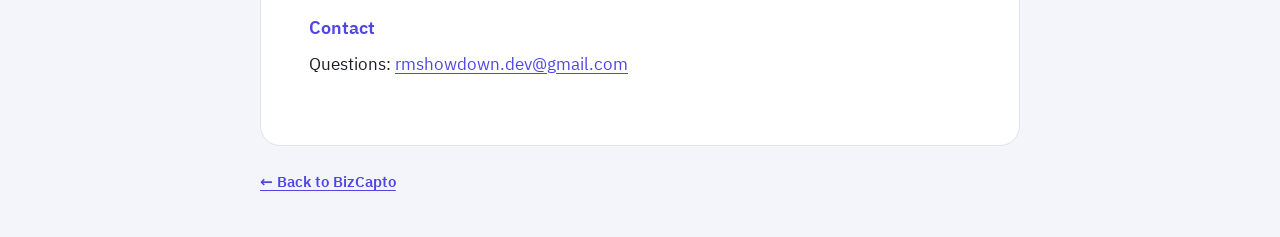
==== commit 7dd6789c: "Merge remote-tracking branch 'origin/main' into claude/privacy-purchases # Conflicts: #	privacy.html" ====
--- a/privacy.html
+++ b/privacy.html
@@ -49,7 +49,7 @@
 <p>BizCapto is a business card scanner made by RMshowdown. It works offline. This policy explains what happens to your information.</p>
 
 <h2>Summary</h2>
-<p>We do not collect your information. Your cards stay on your phone, and the app does not have permission to use the internet.</p>
+<p>We do not collect your information. Your cards stay on your phone, and the app does not have permission to use the internet. Purchases go through the Google Play app on your phone.</p>
 
 <h2>Camera and photos</h2>
 <p>The app uses the camera, or a photo you choose, to read a business card. The reading happens on your phone. A photo taken in the app is deleted when you save the card or leave the review screen. A photo you choose from your gallery is not changed or deleted.</p>
@@ -61,7 +61,7 @@
 <p>Information leaves the app only when you choose to share a contact, call, send an email, chat on LINE or WhatsApp, search on LinkedIn, open a company in your maps app, or export a file. The app you send it to handles it under its own privacy policy.</p>
 
 <h2>Purchases</h2>
-<p>If the app offers a purchase, Google Play handles the payment. We do not receive your card or payment details.</p>
+<p>You can save 10 cards for free. A one-time purchase unlocks unlimited cards. Google Play handles the payment, and we do not receive your card or payment details. To check whether you bought the unlock, the app asks the Google Play app on your phone. The app keeps only two things on your phone: how many free cards you have used, and whether the unlock is active. Refunds are handled by Google Play under its own policies.</p>
 
 <h2>Other people's information</h2>
 <p>Business cards hold other people's details. Please use them in a lawful way.</p>
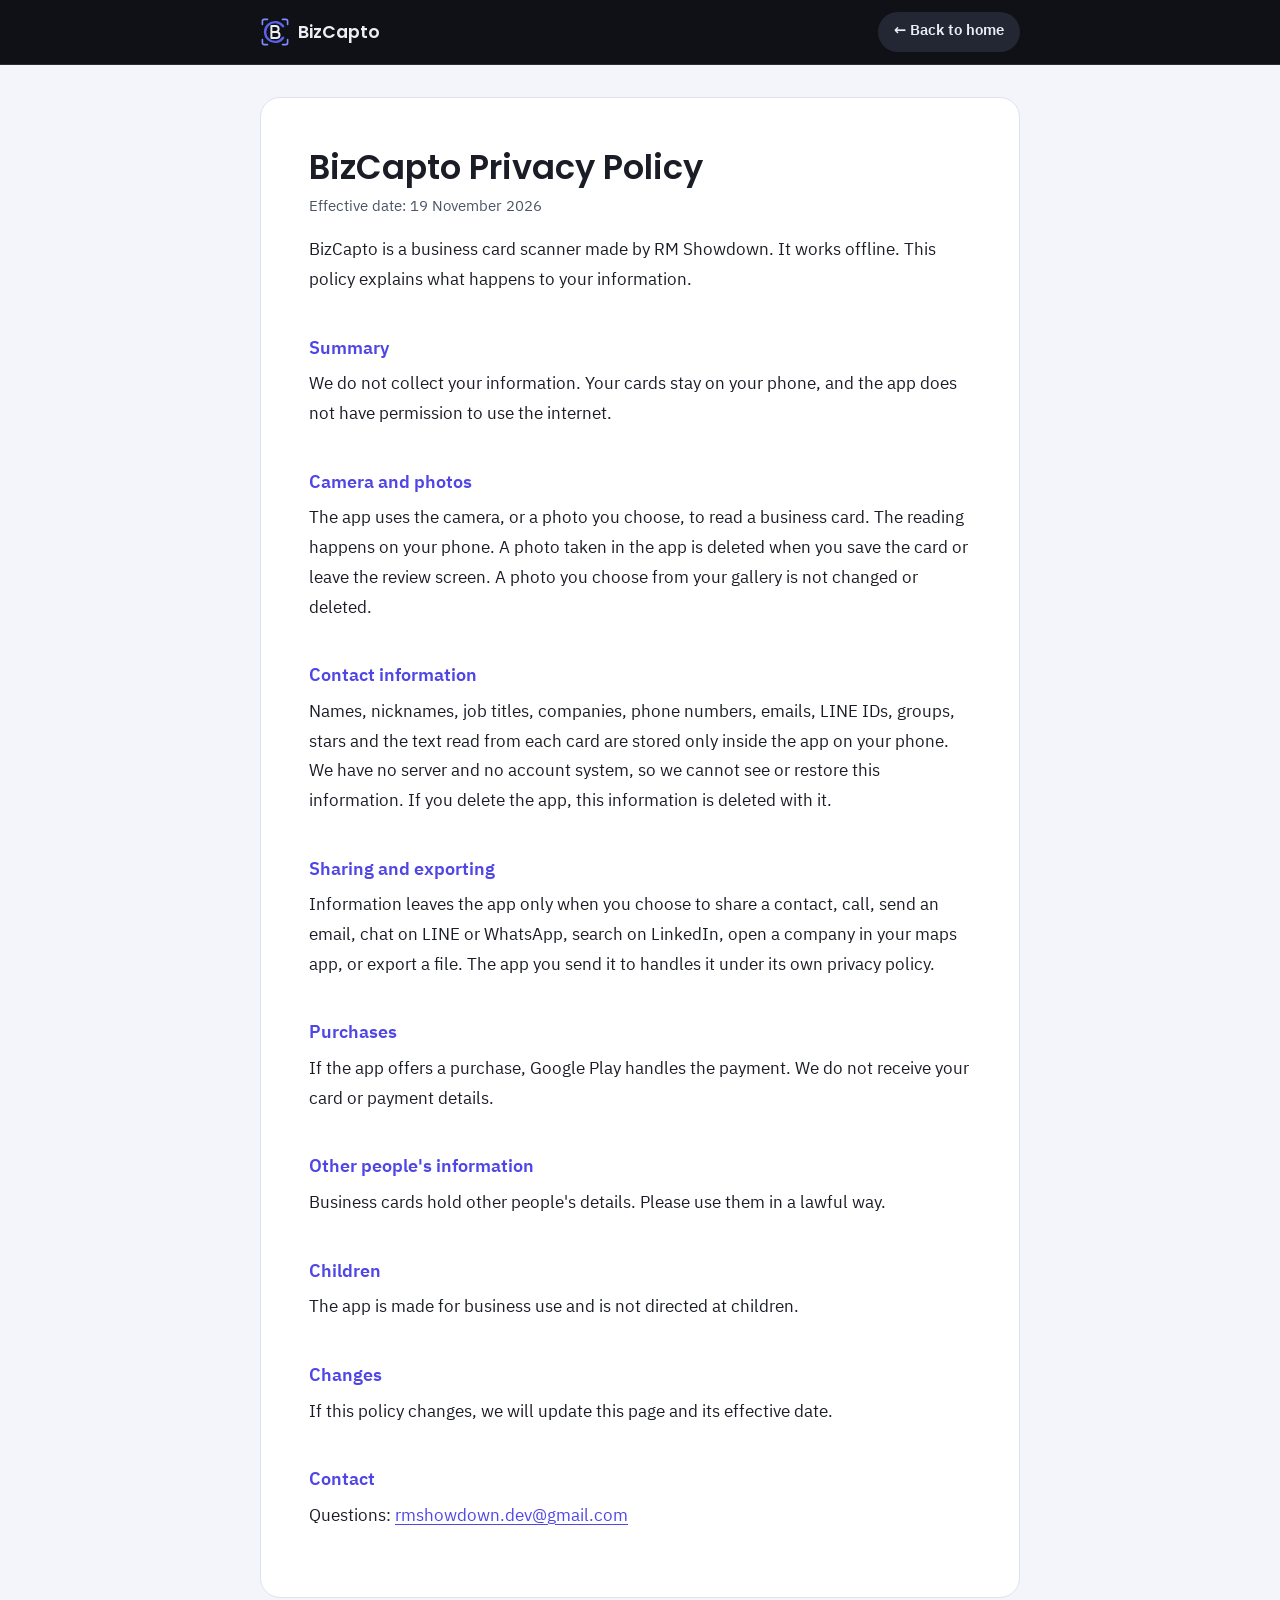
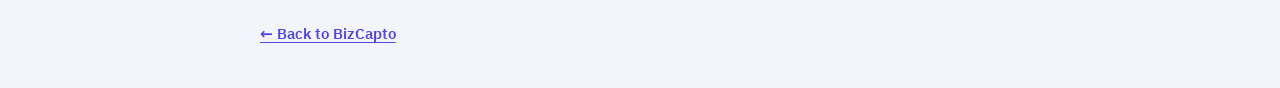
==== commit fed91c18: "chore(website): move to rmshowdown.github.io/bizcapto, RM Showdown name, full saved-data list" ====
--- a/privacy.html
+++ b/privacy.html
@@ -5,7 +5,7 @@
 <meta name="viewport" content="width=device-width, initial-scale=1">
 <title>BizCapto Privacy Policy</title>
 <meta name="description" content="How BizCapto, the offline business card scanner, handles your information. Your cards stay on your phone.">
-<link rel="canonical" href="https://b1ackmonday.github.io/bizcapto-landing-page/privacy.html">
+<link rel="canonical" href="https://rmshowdown.github.io/bizcapto/privacy.html">
 <meta name="theme-color" content="#0f1117">
 <link rel="icon" href="data:image/svg+xml,%3Csvg xmlns='http://www.w3.org/2000/svg' viewBox='0 0 100 100'%3E%3Crect width='100' height='100' rx='22' fill='%230f1117'/%3E%3Cg fill='none' stroke-linecap='round' stroke-linejoin='round' transform='translate(11 11) scale(.78)'%3E%3Cpath d='M77 31A33 33 0 1 0 77 69' stroke='%235b5fea' stroke-width='8'/%3E%3Cpath d='M8 25V14a6 6 0 0 1 6-6h11M75 8h11a6 6 0 0 1 6 6v11M92 75v11a6 6 0 0 1-6 6H75M25 92H14a6 6 0 0 1-6-6V75' stroke='%23818cf8' stroke-width='5.5'/%3E%3Cpath d='M38 30v40h17a10 10 0 0 0 0-20H38m0 0h14a10 10 0 0 0 0-20H38' stroke='%23eceef5' stroke-width='6.5'/%3E%3C/g%3E%3C/svg%3E">
 <link rel="stylesheet" href="fonts/fonts.css">
@@ -45,23 +45,23 @@
 
 <main>
 <h1>BizCapto Privacy Policy</h1>
-<p>Effective date: 17 November 2026</p>
-<p>BizCapto is a business card scanner made by RMshowdown. It works offline. This policy explains what happens to your information.</p>
+<p>Effective date: 19 November 2026</p>
+<p>BizCapto is a business card scanner made by RM Showdown. It works offline. This policy explains what happens to your information.</p>
 
 <h2>Summary</h2>
-<p>We do not collect your information. Your cards stay on your phone, and the app does not have permission to use the internet. Purchases go through the Google Play app on your phone.</p>
+<p>We do not collect your information. Your cards stay on your phone, and the app does not have permission to use the internet.</p>
 
 <h2>Camera and photos</h2>
 <p>The app uses the camera, or a photo you choose, to read a business card. The reading happens on your phone. A photo taken in the app is deleted when you save the card or leave the review screen. A photo you choose from your gallery is not changed or deleted.</p>
 
 <h2>Contact information</h2>
-<p>Names, nicknames, job titles, companies, phone numbers and emails that you save are stored only inside the app on your phone. We have no server and no account system, so we cannot see or restore this information. If you delete the app, this information is deleted with it.</p>
+<p>Names, nicknames, job titles, companies, phone numbers, emails, LINE IDs, groups, stars and the text read from each card are stored only inside the app on your phone. We have no server and no account system, so we cannot see or restore this information. If you delete the app, this information is deleted with it.</p>
 
 <h2>Sharing and exporting</h2>
 <p>Information leaves the app only when you choose to share a contact, call, send an email, chat on LINE or WhatsApp, search on LinkedIn, open a company in your maps app, or export a file. The app you send it to handles it under its own privacy policy.</p>
 
 <h2>Purchases</h2>
-<p>You can save 10 cards for free. A one-time purchase unlocks unlimited cards. Google Play handles the payment, and we do not receive your card or payment details. To check whether you bought the unlock, the app asks the Google Play app on your phone. The app keeps only two things on your phone: how many free cards you have used, and whether the unlock is active. Refunds are handled by Google Play under its own policies.</p>
+<p>If the app offers a purchase, Google Play handles the payment. We do not receive your card or payment details.</p>
 
 <h2>Other people's information</h2>
 <p>Business cards hold other people's details. Please use them in a lawful way.</p>
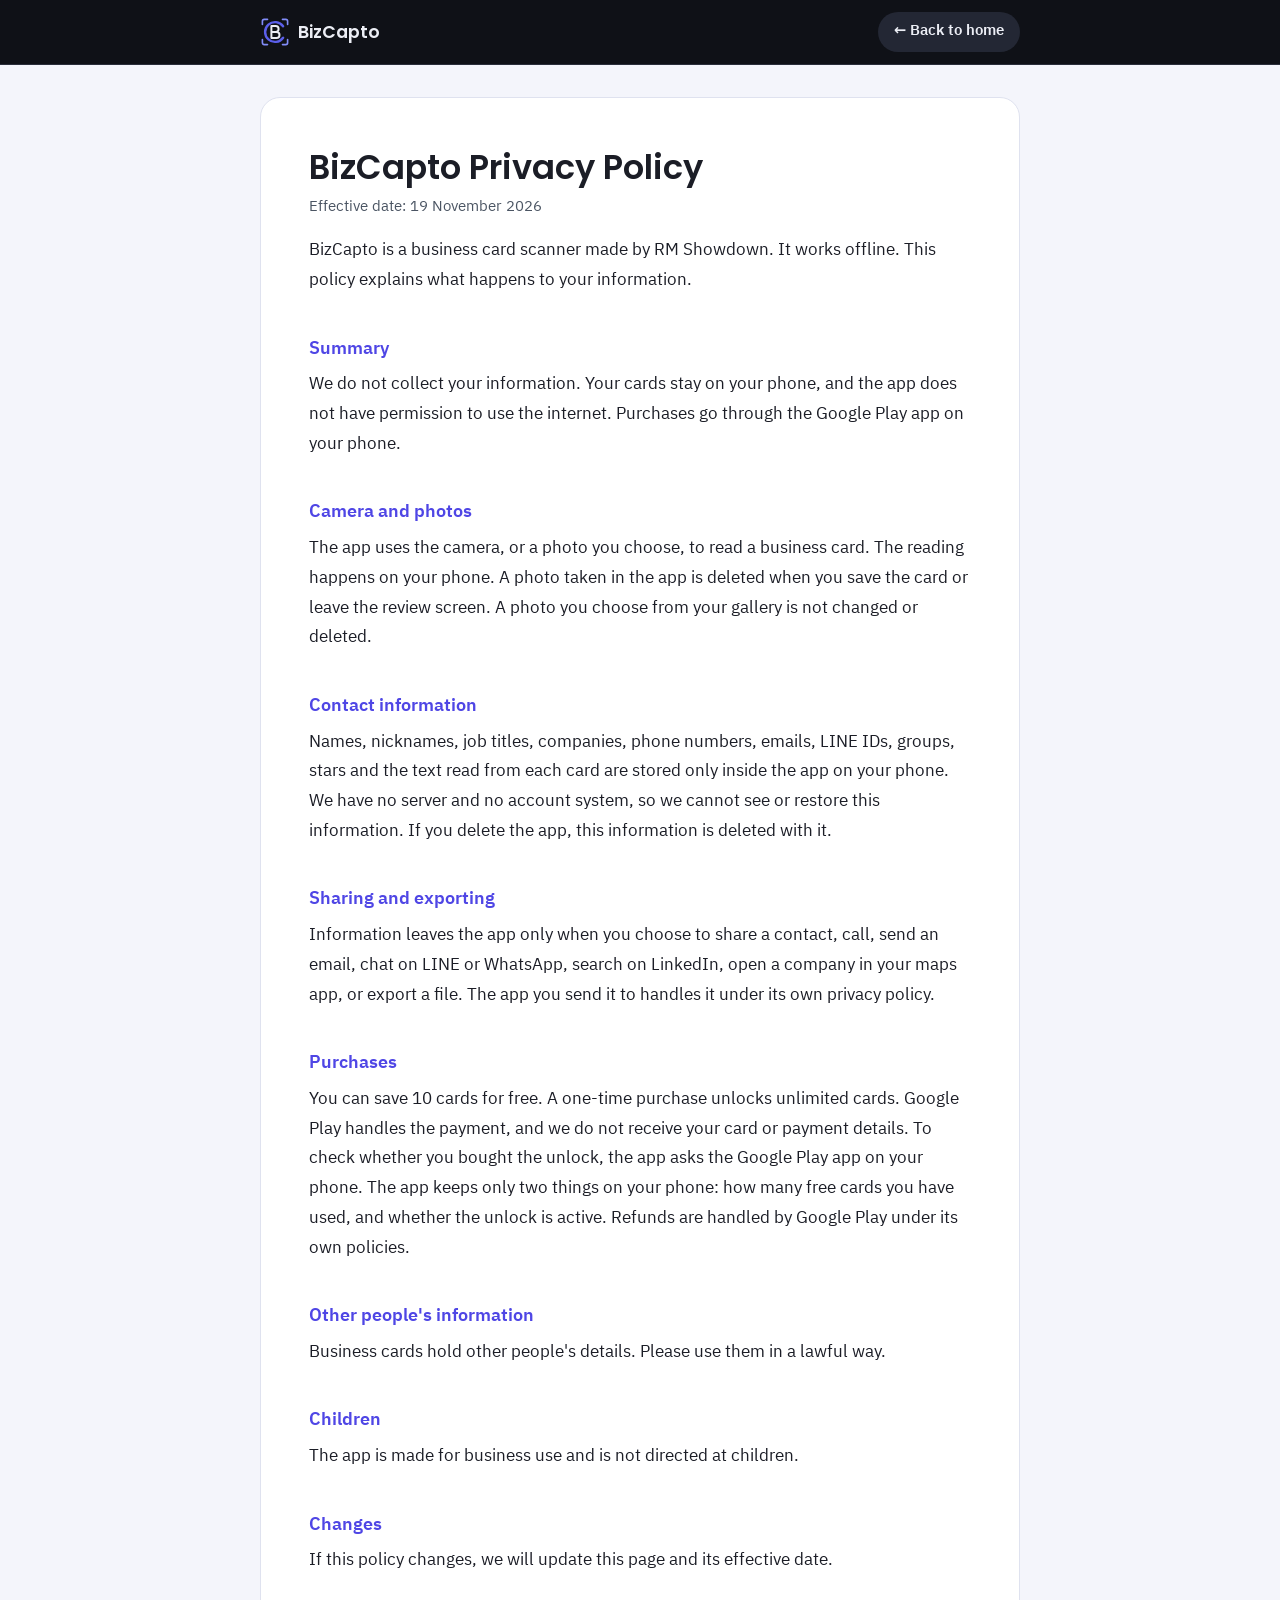
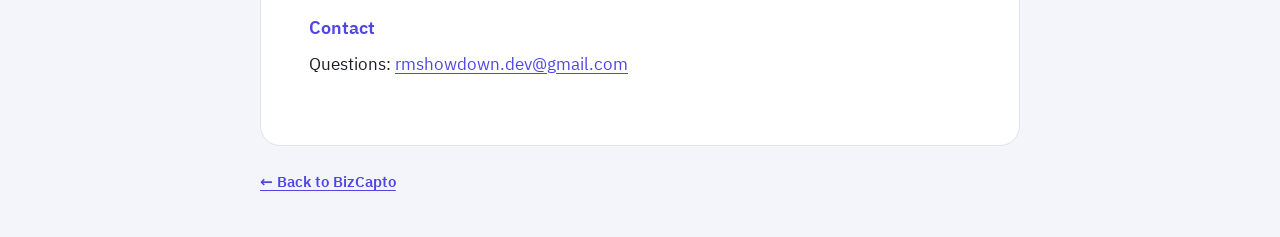
==== commit 65f35b1b: "Merge 7dd6789cabeed641a42e05e5b66778ec5a9229f4 into 286e4a228c5c7949d29c7809ff885bc5f76d8a3f" ====
--- a/privacy.html
+++ b/privacy.html
@@ -49,7 +49,7 @@
 <p>BizCapto is a business card scanner made by RM Showdown. It works offline. This policy explains what happens to your information.</p>
 
 <h2>Summary</h2>
-<p>We do not collect your information. Your cards stay on your phone, and the app does not have permission to use the internet.</p>
+<p>We do not collect your information. Your cards stay on your phone, and the app does not have permission to use the internet. Purchases go through the Google Play app on your phone.</p>
 
 <h2>Camera and photos</h2>
 <p>The app uses the camera, or a photo you choose, to read a business card. The reading happens on your phone. A photo taken in the app is deleted when you save the card or leave the review screen. A photo you choose from your gallery is not changed or deleted.</p>
@@ -61,7 +61,7 @@
 <p>Information leaves the app only when you choose to share a contact, call, send an email, chat on LINE or WhatsApp, search on LinkedIn, open a company in your maps app, or export a file. The app you send it to handles it under its own privacy policy.</p>
 
 <h2>Purchases</h2>
-<p>If the app offers a purchase, Google Play handles the payment. We do not receive your card or payment details.</p>
+<p>You can save 10 cards for free. A one-time purchase unlocks unlimited cards. Google Play handles the payment, and we do not receive your card or payment details. To check whether you bought the unlock, the app asks the Google Play app on your phone. The app keeps only two things on your phone: how many free cards you have used, and whether the unlock is active. Refunds are handled by Google Play under its own policies.</p>
 
 <h2>Other people's information</h2>
 <p>Business cards hold other people's details. Please use them in a lawful way.</p>
